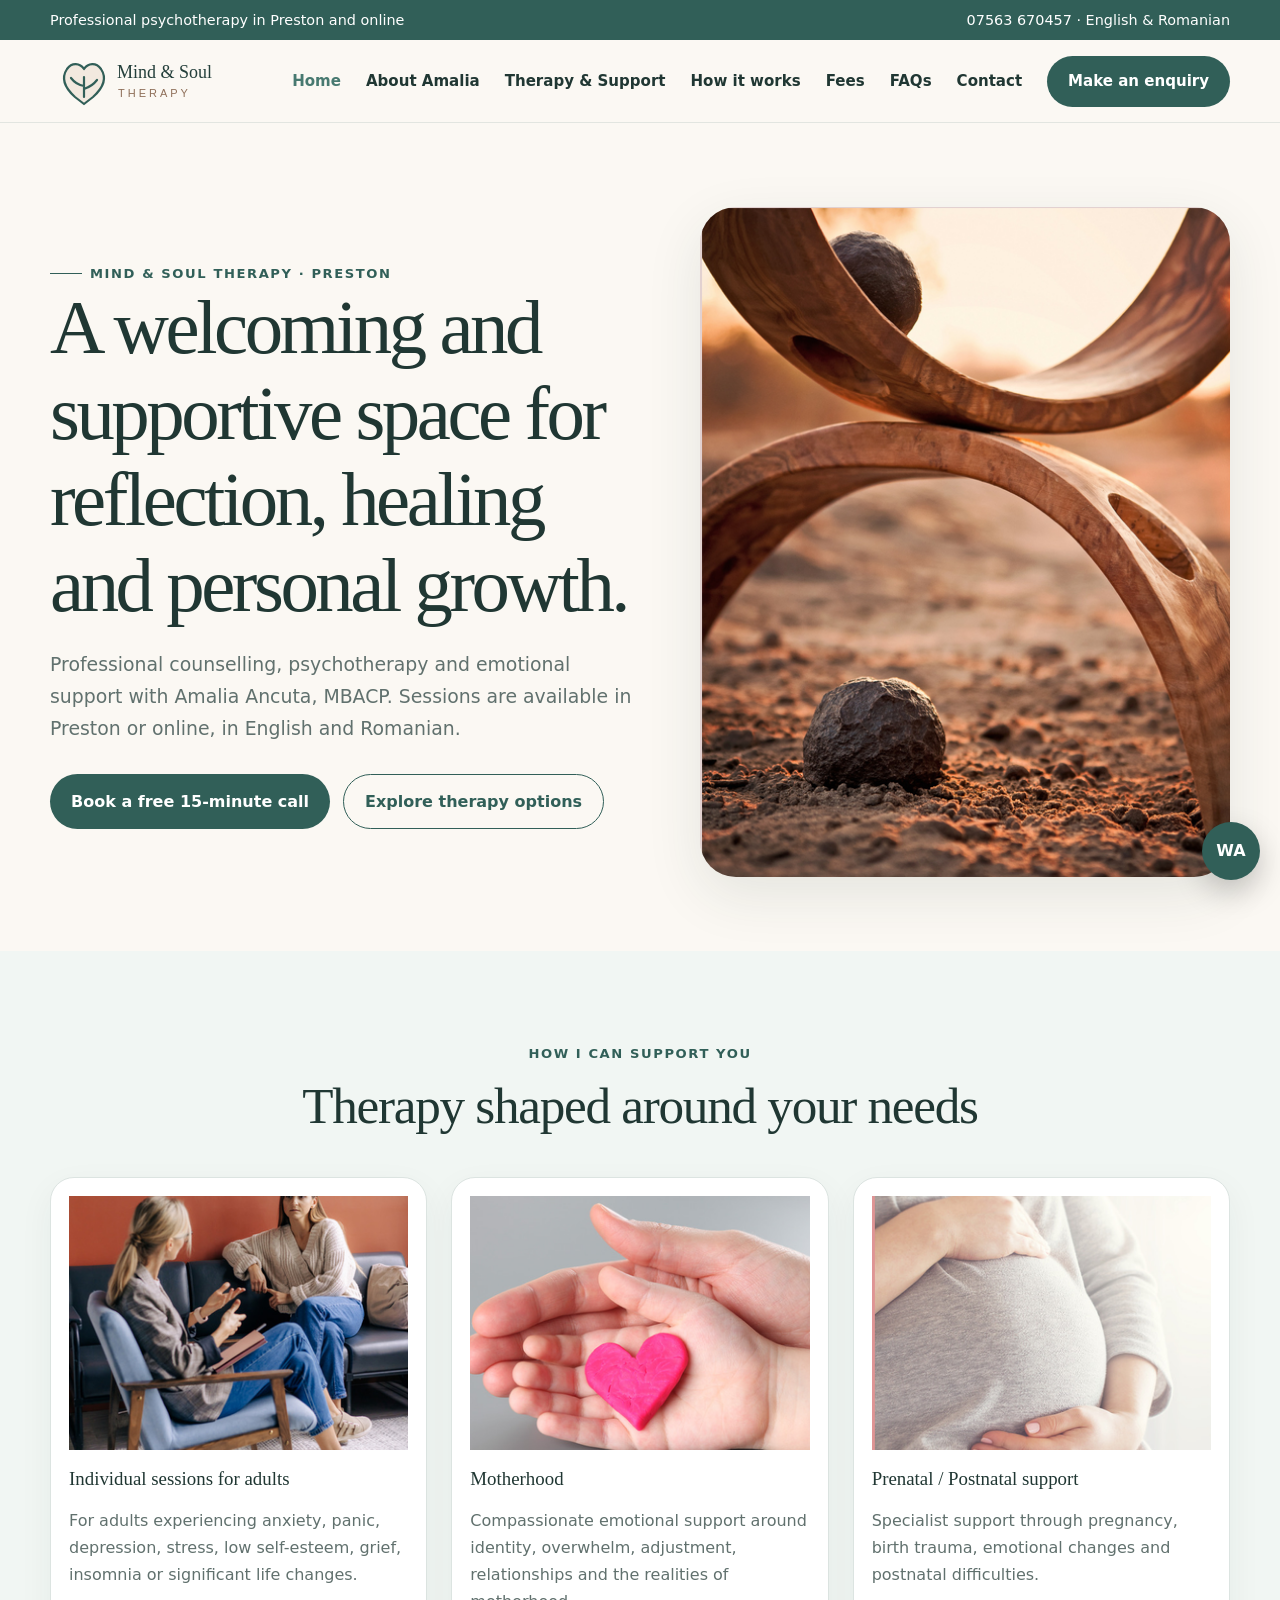
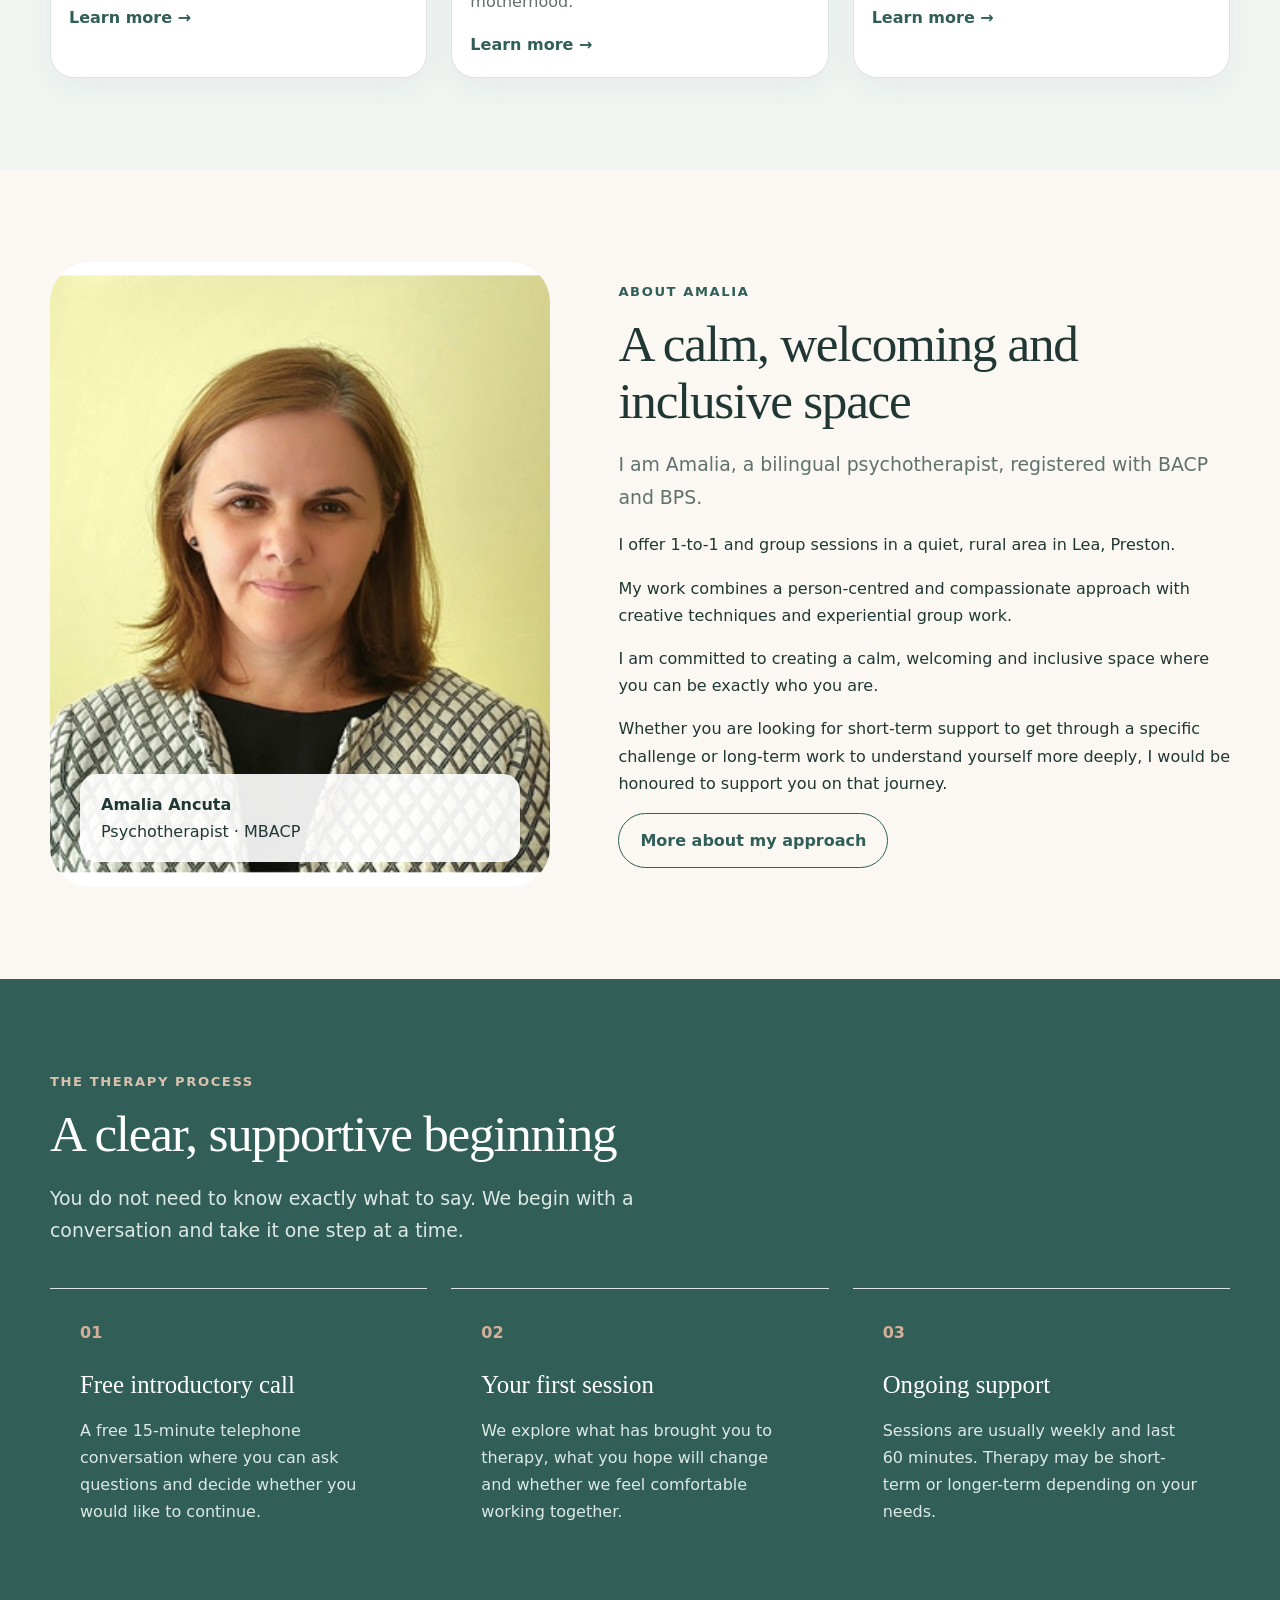
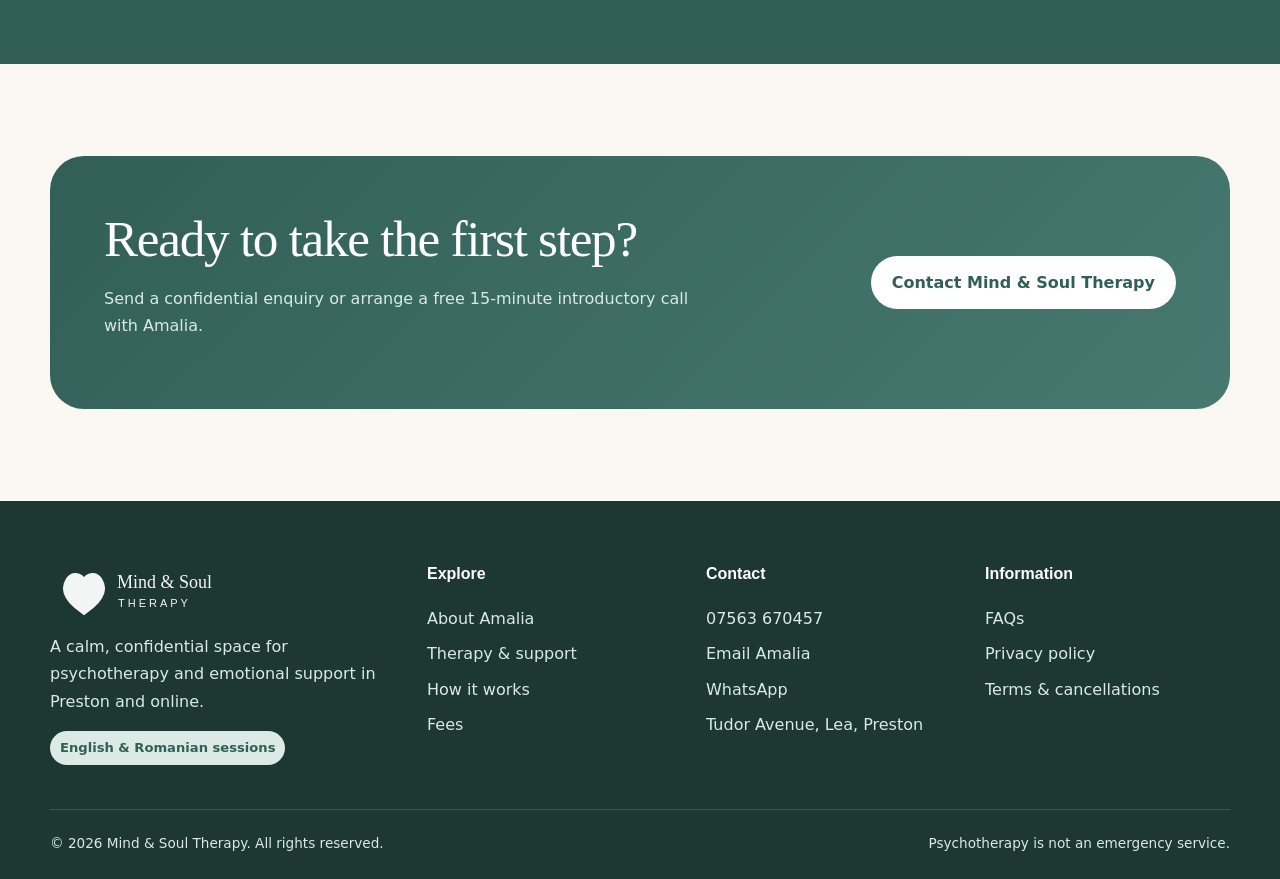
==== index.html @ f3474403 "Add files via upload" ====
<!doctype html>
<html lang="en"><head><meta charset="utf-8"><meta name="viewport" content="width=device-width,initial-scale=1">
<title>Counselling in Preston | Mind & Soul Therapy</title><meta name="description" content="Professional counselling and psychotherapy in Preston and online with Amalia Ancuta, MBACP. Support in English and Romanian."><link rel="canonical" href="https://mindandsoul-therapy.co.uk/">
<meta property="og:title" content="Counselling in Preston | Mind & Soul Therapy"><meta property="og:description" content="Professional counselling and psychotherapy in Preston and online with Amalia Ancuta, MBACP. Support in English and Romanian."><meta property="og:type" content="website"><meta property="og:site_name" content="Mind & Soul Therapy">
<link rel="icon" href="assets/favicon.svg" type="image/svg+xml"><link rel="stylesheet" href="assets/styles.css"><script defer src="assets/main.js"></script>
<script type="application/ld+json">{"@context":"https://schema.org","@type":"ProfessionalService","name":"Mind & Soul Therapy","founder":"Amalia Ancuta","url":"https://mindandsoul-therapy.co.uk/","telephone":"+447563670457","email":"amalia.counselling@gmail.com","address":{"@type":"PostalAddress","streetAddress":"Tudor Avenue, Lea","addressLocality":"Preston","postalCode":"PR4 0XA","addressCountry":"GB"},"areaServed":"Preston and online across the UK","availableLanguage":["English","Romanian"]}</script></head><body>
<a class="skip" href="#main">Skip to content</a>
<div class="topbar"><div class="container"><span>Professional psychotherapy in Preston and online</span><span><a href="tel:+447563670457">07563 670457</a> · English & Romanian</span></div></div>
<header class="site-header"><div class="container nav"><a class="brand" href="index.html" aria-label="Mind and Soul Therapy home"><img src="assets/logo.svg" alt="Mind & Soul Therapy"></a><button class="menu-btn" aria-label="Open menu" aria-expanded="false">☰</button><nav class="nav-links" aria-label="Main navigation"><a href="index.html" aria-current="page">Home</a><a href="about.html">About Amalia</a><a href="services.html">Therapy & Support</a><a href="how-it-works.html">How it works</a><a href="fees.html">Fees</a><a href="faq.html">FAQs</a><a href="contact.html">Contact</a><a class="nav-cta" href="contact.html">Make an enquiry</a></nav></div></header><main id="main">
<section class="hero"><div class="container hero-grid"><div><span class="eyebrow">Mind & Soul Therapy · Preston</span><h1>A welcoming and supportive space for reflection, healing and personal growth.</h1><p class="lead">Professional counselling, psychotherapy and emotional support with Amalia Ancuta, MBACP. Sessions are available in Preston or online, in English and Romanian.</p><div class="hero-actions"><a class="btn" href="contact.html">Book a free 15-minute call</a><a class="btn secondary" href="services.html">Explore therapy options</a></div></div><div class="hero-photo"><img src="assets/homepage-hero.png" alt="Balancing sculpture representing calm, balance and emotional wellbeing"></div></div></section>
<section class="section alt"><div class="container"><div class="section-head center"><div class="kicker">How I can support you</div><h2>Therapy shaped around your needs</h2></div><div class="grid-3"><article class="card image-card"><img class="service-thumb" src="assets/service-individual.png" alt="Individual sessions for adults"><h3 class="service-card-title">Individual sessions for adults</h3><p>For adults experiencing anxiety, panic, depression, stress, low self-esteem, grief, insomnia or significant life changes.</p><a class="link-arrow" href="services.html#individual">Learn more →</a></article><article class="card image-card"><img class="service-thumb" src="assets/service-motherhood.png" alt="Motherhood"><h3 class="service-card-title">Motherhood</h3><p>Compassionate emotional support around identity, overwhelm, adjustment, relationships and the realities of motherhood.</p><a class="link-arrow" href="services.html#motherhood">Learn more →</a></article><article class="card image-card"><img class="service-thumb" src="assets/service-prenatal.png" alt="Prenatal and postnatal support"><h3 class="service-card-title">Prenatal / Postnatal support</h3><p>Specialist support through pregnancy, birth trauma, emotional changes and postnatal difficulties.</p><a class="link-arrow" href="services.html#prenatal">Learn more →</a></article></div></div></section>
<section class="section"><div class="container split"><div class="portrait photo"><img src="assets/about-amalia.png" alt="Amalia Ancuta"><div class="portrait-caption"><strong>Amalia Ancuta</strong><span>Psychotherapist · MBACP</span></div></div><div><div class="kicker">About Amalia</div><h2>A calm, welcoming and inclusive space</h2><p class="lead">I am Amalia, a bilingual psychotherapist, registered with BACP and BPS.</p><p>I offer 1-to-1 and group sessions in a quiet, rural area in Lea, Preston.</p><p>My work combines a person-centred and compassionate approach with creative techniques and experiential group work.</p><p>I am committed to creating a calm, welcoming and inclusive space where you can be exactly who you are.</p><p>Whether you are looking for short-term support to get through a specific challenge or long-term work to understand yourself more deeply, I would be honoured to support you on that journey.</p><a class="btn secondary" href="about.html">More about my approach</a></div></div></section>
<section class="section dark"><div class="container"><div class="section-head"><div class="kicker">The therapy process</div><h2>A clear, supportive beginning</h2><p class="lead">You do not need to know exactly what to say. We begin with a conversation and take it one step at a time.</p></div><div class="steps"><div class="step"><h3>Free introductory call</h3><p>A free 15-minute telephone conversation where you can ask questions and decide whether you would like to continue.</p></div><div class="step"><h3>Your first session</h3><p>We explore what has brought you to therapy, what you hope will change and whether we feel comfortable working together.</p></div><div class="step"><h3>Ongoing support</h3><p>Sessions are usually weekly and last 60 minutes. Therapy may be short-term or longer-term depending on your needs.</p></div></div></div></section>
<section class="section"><div class="container"><div class="cta-panel"><div><h2>Ready to take the first step?</h2><p>Send a confidential enquiry or arrange a free 15-minute introductory call with Amalia.</p></div><a class="btn light" href="contact.html">Contact Mind & Soul Therapy</a></div></div></section></main><footer class="footer"><div class="container"><div class="footer-grid"><div><img class="footer-logo" src="assets/logo.svg" alt="Mind & Soul Therapy"><p>A calm, confidential space for psychotherapy and emotional support in Preston and online.</p><span class="badge">English & Romanian sessions</span></div><div><h3>Explore</h3><a href="about.html">About Amalia</a><a href="services.html">Therapy & support</a><a href="how-it-works.html">How it works</a><a href="fees.html">Fees</a></div><div><h3>Contact</h3><a href="tel:+447563670457">07563 670457</a><a href="mailto:amalia.counselling@gmail.com">Email Amalia</a><a href="https://wa.me/447563670457" target="_blank" rel="noopener">WhatsApp</a><a href="contact.html">Tudor Avenue, Lea, Preston</a></div><div><h3>Information</h3><a href="faq.html">FAQs</a><a href="privacy.html">Privacy policy</a><a href="terms.html">Terms & cancellations</a></div></div><div class="footer-bottom"><span>© <span data-year></span> Mind & Soul Therapy. All rights reserved.</span><span>Psychotherapy is not an emergency service.</span></div></div></footer><a class="whatsapp" href="https://wa.me/447563670457" target="_blank" rel="noopener" aria-label="Message Amalia on WhatsApp">WA</a></body></html>
---- assets/styles.css ----
:root{--ink:#203733;--muted:#61716e;--green:#315f58;--green2:#477970;--sage:#dceae5;--cream:#fbf8f3;--sand:#eee1d5;--rose:#d5af9a;--white:#fff;--border:#dce4e1;--shadow:0 18px 55px rgba(32,55,51,.10);--radius:24px;--max:1180px}
*{box-sizing:border-box}html{scroll-behavior:smooth}body{margin:0;font-family:Inter,ui-sans-serif,system-ui,-apple-system,"Segoe UI",sans-serif;color:var(--ink);background:var(--cream);line-height:1.7}img{max-width:100%;display:block}a{color:inherit}.container{width:min(var(--max),calc(100% - 40px));margin:auto}.skip{position:absolute;left:-9999px}.skip:focus{left:16px;top:16px;z-index:100;background:#fff;padding:10px 14px;border-radius:8px}.topbar{background:var(--green);color:#fff;font-size:.9rem}.topbar .container{display:flex;justify-content:space-between;gap:24px;padding:8px 0}.topbar a{text-decoration:none}.site-header{position:sticky;top:0;z-index:50;background:rgba(251,248,243,.94);backdrop-filter:blur(14px);border-bottom:1px solid rgba(49,95,88,.12)}.nav{height:82px;display:flex;align-items:center;justify-content:space-between;gap:22px}.brand img{width:220px}.nav-links{display:flex;align-items:center;gap:25px}.nav-links a{text-decoration:none;font-weight:650;font-size:.94rem}.nav-links a:hover,.nav-links a[aria-current="page"]{color:var(--green2)}.nav-cta,.btn{display:inline-flex;align-items:center;justify-content:center;gap:9px;background:var(--green);color:#fff!important;text-decoration:none;border:none;border-radius:999px;padding:13px 21px;font-weight:750;cursor:pointer;transition:.2s}.nav-cta:hover,.btn:hover{background:#254c46;transform:translateY(-1px)}.btn.secondary{background:transparent;color:var(--green)!important;border:1px solid var(--green)}.btn.light{background:#fff;color:var(--green)!important}.menu-btn{display:none;border:0;background:transparent;font-size:1.6rem}.hero{padding:84px 0 74px;overflow:hidden}.hero-grid{display:grid;grid-template-columns:1.05fr .95fr;gap:64px;align-items:center}.eyebrow{display:inline-flex;align-items:center;gap:8px;color:var(--green);font-size:.82rem;font-weight:800;letter-spacing:.12em;text-transform:uppercase}.eyebrow:before{content:"";width:32px;height:1px;background:var(--green)}h1,h2,h3{font-family:Georgia,"Times New Roman",serif;line-height:1.12;margin:0 0 18px;font-weight:500}h1{font-size:clamp(3rem,6vw,5.6rem);letter-spacing:-.045em}h2{font-size:clamp(2.1rem,4vw,3.5rem);letter-spacing:-.025em}h3{font-size:1.55rem}.lead{font-size:1.18rem;color:var(--muted);max-width:650px}.hero-actions{display:flex;gap:13px;flex-wrap:wrap;margin-top:30px}.trust-row{display:flex;gap:20px;flex-wrap:wrap;margin-top:34px;color:var(--muted);font-size:.92rem}.trust-row span{display:flex;align-items:center;gap:8px}.trust-row span:before{content:"✓";display:grid;place-items:center;width:22px;height:22px;border-radius:50%;background:var(--sage);color:var(--green);font-weight:900}.hero-art{position:relative}.hero-art img{filter:drop-shadow(0 24px 30px rgba(49,95,88,.14))}.floating-card{position:absolute;left:-18px;bottom:38px;background:#fff;border-radius:18px;padding:17px 20px;box-shadow:var(--shadow);max-width:250px}.floating-card strong{display:block;color:var(--green)}.section{padding:92px 0}.section.alt{background:#f1f6f3}.section.dark{background:var(--green);color:#fff}.section.dark p{color:#dce9e5}.section-head{max-width:720px;margin-bottom:42px}.section-head.center{text-align:center;margin-left:auto;margin-right:auto}.kicker{color:var(--green);font-size:.82rem;font-weight:800;letter-spacing:.12em;text-transform:uppercase;margin-bottom:12px}.dark .kicker{color:#d9c1ae}.grid-3{display:grid;grid-template-columns:repeat(3,1fr);gap:24px}.grid-2{display:grid;grid-template-columns:repeat(2,1fr);gap:32px}.card{background:#fff;border:1px solid var(--border);border-radius:var(--radius);padding:30px;box-shadow:0 12px 35px rgba(32,55,51,.055)}.card p{color:var(--muted)}.icon{width:52px;height:52px;border-radius:16px;display:grid;place-items:center;background:var(--sage);color:var(--green);font-size:1.4rem;margin-bottom:22px}.link-arrow{color:var(--green);font-weight:800;text-decoration:none}.split{display:grid;grid-template-columns:.9fr 1.1fr;gap:68px;align-items:center}.portrait{min-height:510px;border-radius:40px;background:linear-gradient(145deg,var(--sage),var(--sand));display:flex;align-items:flex-end;justify-content:center;position:relative;overflow:hidden;padding:40px}.portrait:before,.portrait:after{content:"";position:absolute;border-radius:50%;background:rgba(255,255,255,.5)}.portrait:before{width:300px;height:300px;top:-70px;right:-70px}.portrait:after{width:190px;height:190px;bottom:70px;left:-55px}.monogram{width:235px;height:235px;border-radius:50%;background:#fff;display:grid;place-items:center;font:74px Georgia,serif;color:var(--green);box-shadow:var(--shadow);position:relative;z-index:2}.portrait-caption{position:absolute;z-index:3;left:30px;right:30px;bottom:25px;background:rgba(255,255,255,.91);padding:17px 21px;border-radius:17px}.portrait-caption strong{display:block}.checks{list-style:none;padding:0;margin:24px 0}.checks li{padding:7px 0 7px 30px;position:relative}.checks li:before{content:"✓";position:absolute;left:0;color:var(--green);font-weight:900}.quote{font:italic 1.4rem Georgia,serif;border-left:3px solid var(--rose);padding-left:24px;color:#405a55}.steps{counter-reset:steps;display:grid;grid-template-columns:repeat(3,1fr);gap:24px}.step{counter-increment:steps;padding:30px;border-top:1px solid var(--border)}.step:before{content:"0" counter(steps);display:block;color:var(--rose);font-weight:900;margin-bottom:25px}.cta-panel{background:linear-gradient(135deg,#315f58,#477970);color:#fff;border-radius:34px;padding:54px;display:flex;justify-content:space-between;align-items:center;gap:32px}.cta-panel p{color:#dce9e5;max-width:620px}.page-hero{padding:72px 0 62px;background:linear-gradient(180deg,#edf5f1 0%,var(--cream) 100%)}.page-hero h1{font-size:clamp(2.8rem,5vw,4.8rem);max-width:850px}.breadcrumbs{font-size:.9rem;color:var(--muted);margin-bottom:25px}.breadcrumbs a{color:var(--green)}.service-band{display:grid;grid-template-columns:1fr 1fr;gap:0;border-radius:30px;overflow:hidden;background:#fff;border:1px solid var(--border);margin-bottom:30px}.service-band>div{padding:42px}.service-band .visual{background:linear-gradient(145deg,var(--sage),var(--sand));display:grid;place-items:center;min-height:300px;font-size:4rem}.price{font:3.1rem Georgia,serif;color:var(--green);margin:8px 0}.price small{font:1rem Inter,sans-serif;color:var(--muted)}.faq{border-bottom:1px solid var(--border)}.faq button{width:100%;display:flex;justify-content:space-between;gap:20px;text-align:left;background:none;border:0;padding:23px 0;font:600 1.08rem Inter,sans-serif;color:var(--ink);cursor:pointer}.faq .answer{display:none;padding:0 0 23px;color:var(--muted)}.faq.open .answer{display:block}.contact-grid{display:grid;grid-template-columns:.85fr 1.15fr;gap:42px}.contact-list{display:grid;gap:14px;margin:28px 0}.contact-item{display:flex;gap:14px;align-items:flex-start}.contact-item b{display:block}.form{display:grid;gap:16px}.form-row{display:grid;grid-template-columns:1fr 1fr;gap:16px}label{font-weight:700;font-size:.92rem}input,select,textarea{width:100%;padding:14px 15px;border:1px solid #cfdad6;border-radius:12px;background:#fff;font:inherit;margin-top:6px}textarea{min-height:150px;resize:vertical}.notice{font-size:.85rem;color:var(--muted)}.crisis{background:#fff4ed;border:1px solid #edcab8;border-radius:16px;padding:18px 20px;font-size:.9rem}.footer{background:#1d3732;color:#dce9e5;padding:64px 0 24px}.footer-grid{display:grid;grid-template-columns:1.4fr 1fr 1fr 1fr;gap:34px}.footer h3{color:#fff;font:700 1rem Inter,sans-serif}.footer a{display:block;color:#dce9e5;text-decoration:none;padding:4px 0}.footer-logo{filter:brightness(0) invert(1);opacity:.95;width:220px}.footer-bottom{border-top:1px solid rgba(255,255,255,.15);margin-top:44px;padding-top:22px;display:flex;justify-content:space-between;gap:20px;font-size:.85rem}.whatsapp{position:fixed;right:20px;bottom:20px;z-index:40;width:58px;height:58px;border-radius:50%;display:grid;place-items:center;background:#315f58;color:#fff;text-decoration:none;box-shadow:0 12px 30px rgba(0,0,0,.22);font-weight:900}.badge{display:inline-flex;padding:6px 10px;border-radius:999px;background:var(--sage);color:var(--green);font-size:.82rem;font-weight:800}.ro-note{background:#f7eee7;border-radius:18px;padding:18px 22px}.legal h2{font-size:2rem;margin-top:38px}.legal h3{font-family:Inter,sans-serif;font-size:1.15rem;font-weight:800;margin-top:28px}.legal p,.legal li{color:var(--muted)}
@media(max-width:950px){.nav-links{position:fixed;inset:82px 0 auto 0;background:var(--cream);padding:25px 30px;display:none;flex-direction:column;align-items:flex-start;border-bottom:1px solid var(--border)}.nav-links.open{display:flex}.menu-btn{display:block}.hero-grid,.split,.contact-grid{grid-template-columns:1fr}.hero-art{max-width:650px}.grid-3,.steps{grid-template-columns:1fr 1fr}.footer-grid{grid-template-columns:1fr 1fr}.service-band{grid-template-columns:1fr}.service-band .visual{min-height:220px}.topbar .container{justify-content:center}.topbar span:last-child{display:none}}
@media(max-width:640px){.container{width:min(100% - 28px,var(--max))}.hero{padding:58px 0}.section{padding:68px 0}.grid-3,.grid-2,.steps,.form-row{grid-template-columns:1fr}.cta-panel{padding:34px 25px;display:block}.cta-panel .btn{margin-top:16px}.footer-grid{grid-template-columns:1fr}.footer-bottom{display:block}.brand img{width:188px}.topbar{font-size:.78rem}.floating-card{position:relative;left:auto;bottom:auto;margin-top:-20px}.portrait{min-height:410px}.monogram{width:190px;height:190px}.service-band>div{padding:28px}}


/* Updated site imagery */
.hero-photo{border-radius:36px;overflow:hidden;box-shadow:var(--shadow);position:relative;background:#e8ddd5}
.hero-photo img{width:100%;height:100%;object-fit:cover;min-height:520px}
.hero-photo .floating-card{left:20px;bottom:20px}
.card.image-card{padding:18px}
.service-thumb{width:100%;aspect-ratio:4/3;object-fit:cover;border-radius:20px;margin-bottom:18px}
.service-card-title{font-family:Georgia,"Times New Roman",serif;font-size:1.18rem;line-height:1.2;margin:0 0 10px}
.portrait.photo{padding:0;min-height:unset;background:#e8ddd5;display:block}
.portrait.photo img{width:100%;height:100%;aspect-ratio:4/5;object-fit:cover}
.portrait.photo:before,.portrait.photo:after{display:none}
.service-band .visual{padding:0;overflow:hidden;background:#e8ddd5}
.service-band .visual img{width:100%;height:100%;min-height:320px;object-fit:cover}
.service-showcase{background:var(--rose);color:#fff;padding:72px 0}
.service-showcase .section-head,.service-showcase h2,.service-showcase .lead{color:#fff}
.service-showcase .image-card{background:rgba(255,255,255,.08);border-color:rgba(255,255,255,.18);box-shadow:none}
.service-showcase .image-card p,.service-showcase .image-card .service-card-title{color:#fff}
.service-showcase .service-thumb{border-radius:0}
.service-showcase .section-head{margin-bottom:28px}
@media(max-width:950px){.hero-photo img{min-height:420px}.service-band .visual img{min-height:250px}}


/* Final image placement updates */
.hero-photo{border-radius:36px;overflow:hidden;box-shadow:var(--shadow);position:relative;background:#e8ddd5}
.hero-photo img{width:100%;height:100%;object-fit:cover;min-height:540px}
.hero-photo .floating-card{left:20px;bottom:20px}
.portrait.photo{padding:0;min-height:unset;background:#e8ddd5;display:block}
.portrait.photo img{width:100%;height:100%;aspect-ratio:4/5;object-fit:cover}
.portrait.photo:before,.portrait.photo:after{display:none}
.card.image-card{padding:18px}
.service-thumb{width:100%;aspect-ratio:4/3;object-fit:cover;border-radius:0;margin-bottom:18px}
.service-card-title{font-family:Georgia,"Times New Roman",serif;font-size:1.18rem;line-height:1.2;margin:0 0 10px}
.service-showcase{background:var(--rose);color:#fff;padding:72px 0}
.service-showcase .section-head,.service-showcase h2,.service-showcase .lead{color:#fff}
.service-showcase .image-card{background:transparent;border-color:transparent;box-shadow:none;padding:14px}
.service-showcase .image-card p,.service-showcase .image-card .service-card-title{color:#fff;text-align:center}
.service-showcase .service-thumb{border-radius:0;aspect-ratio:1/1}
.service-band .visual{padding:0;overflow:hidden;background:#e8ddd5}
.service-band .visual img{width:100%;height:100%;min-height:320px;object-fit:cover}
@media(max-width:950px){.hero-photo img{min-height:420px}.service-band .visual img{min-height:250px}}

.inline-whatsapp{display:inline-flex;margin-top:8px;color:var(--green);font-weight:800;text-decoration:none}.inline-whatsapp:before{content:"↗";margin-right:7px}.inline-whatsapp:hover{text-decoration:underline}
.form-status{min-height:1.5em;margin:12px 0 0;color:var(--green);font-weight:700}.form button:disabled{cursor:wait;opacity:.7}
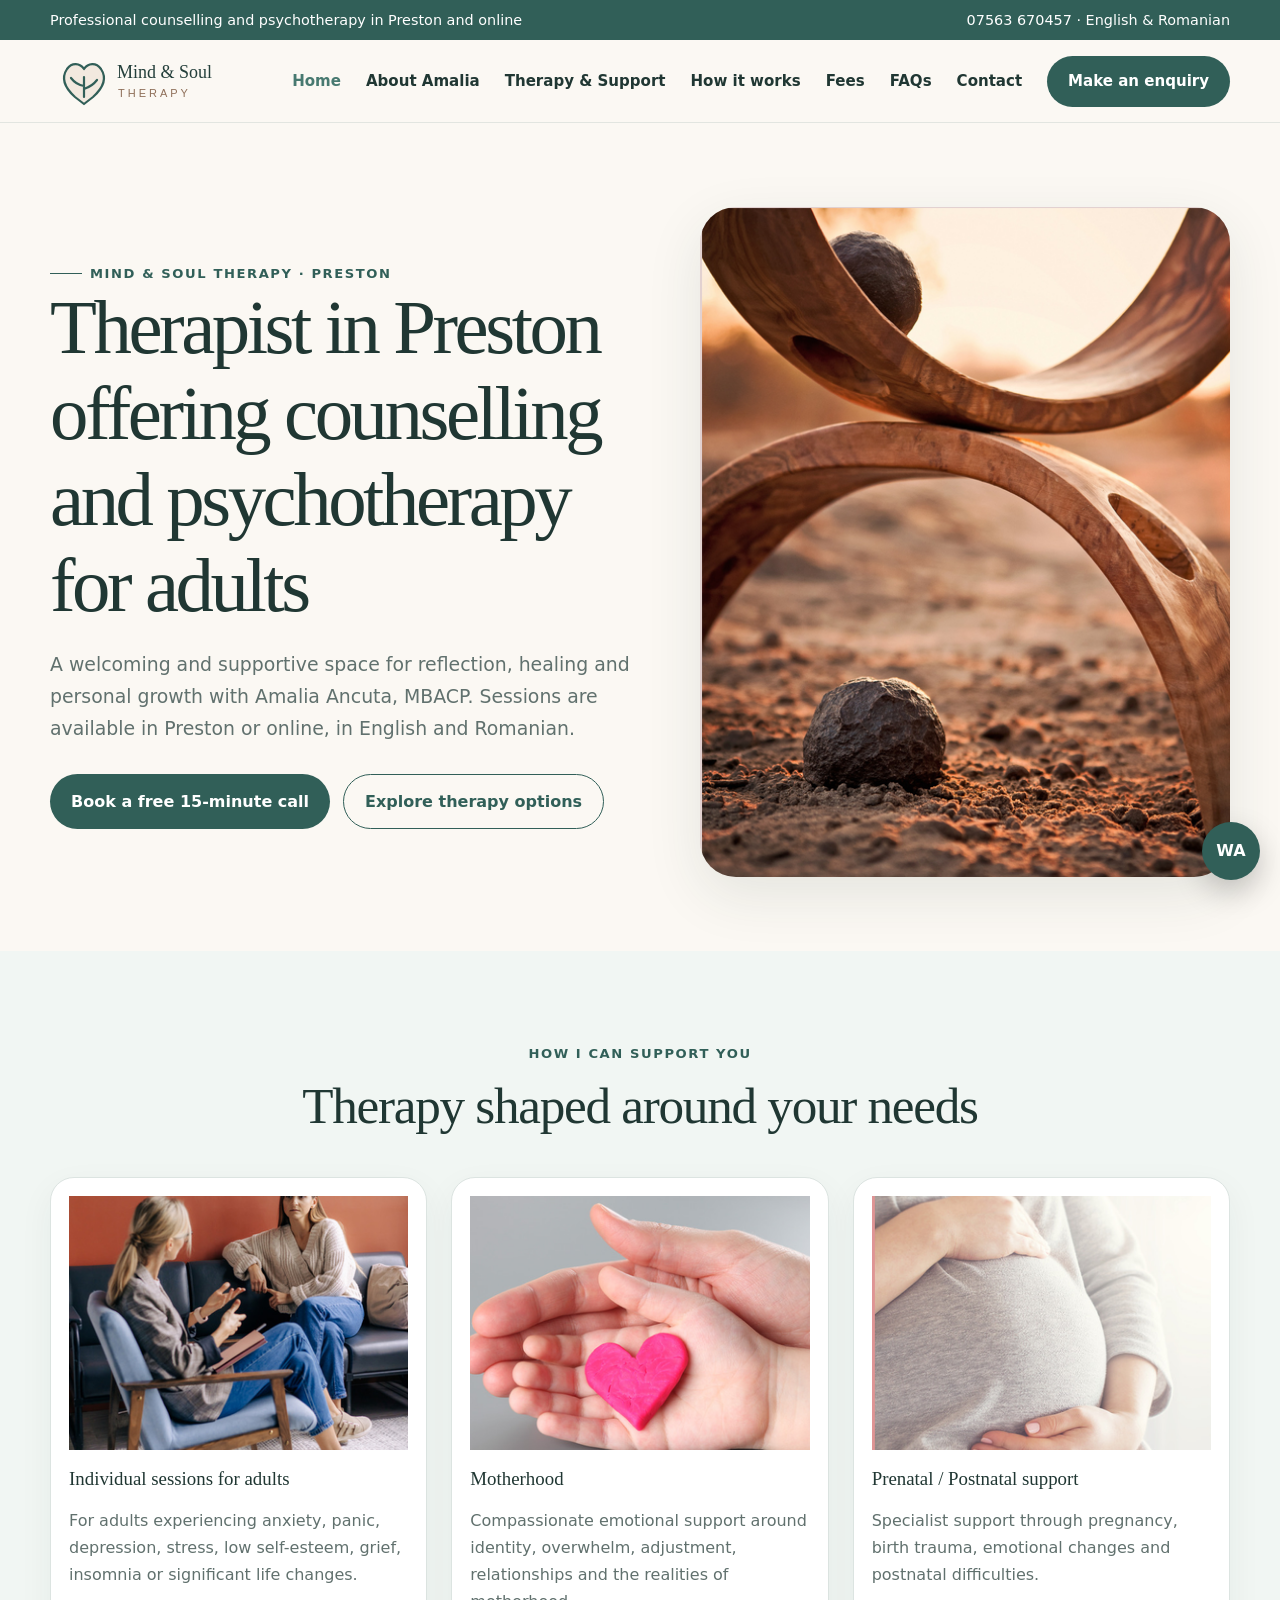
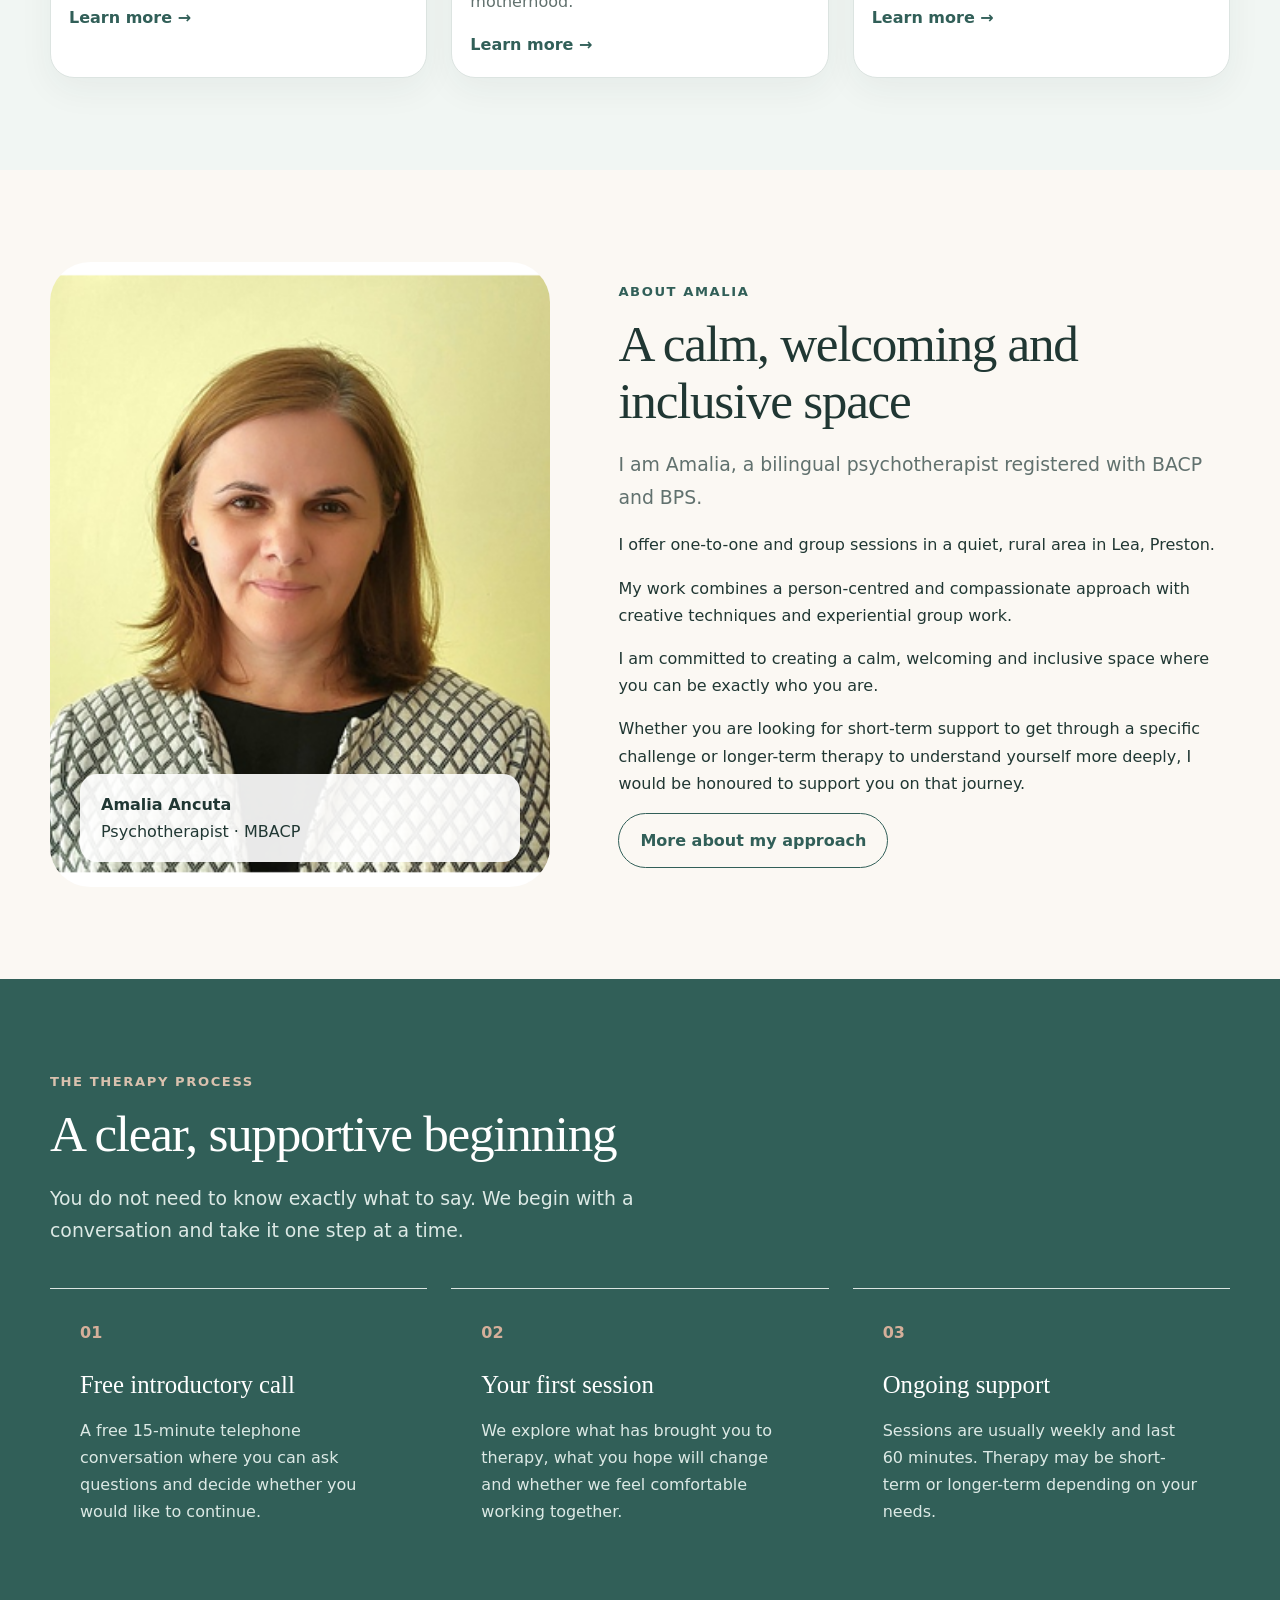
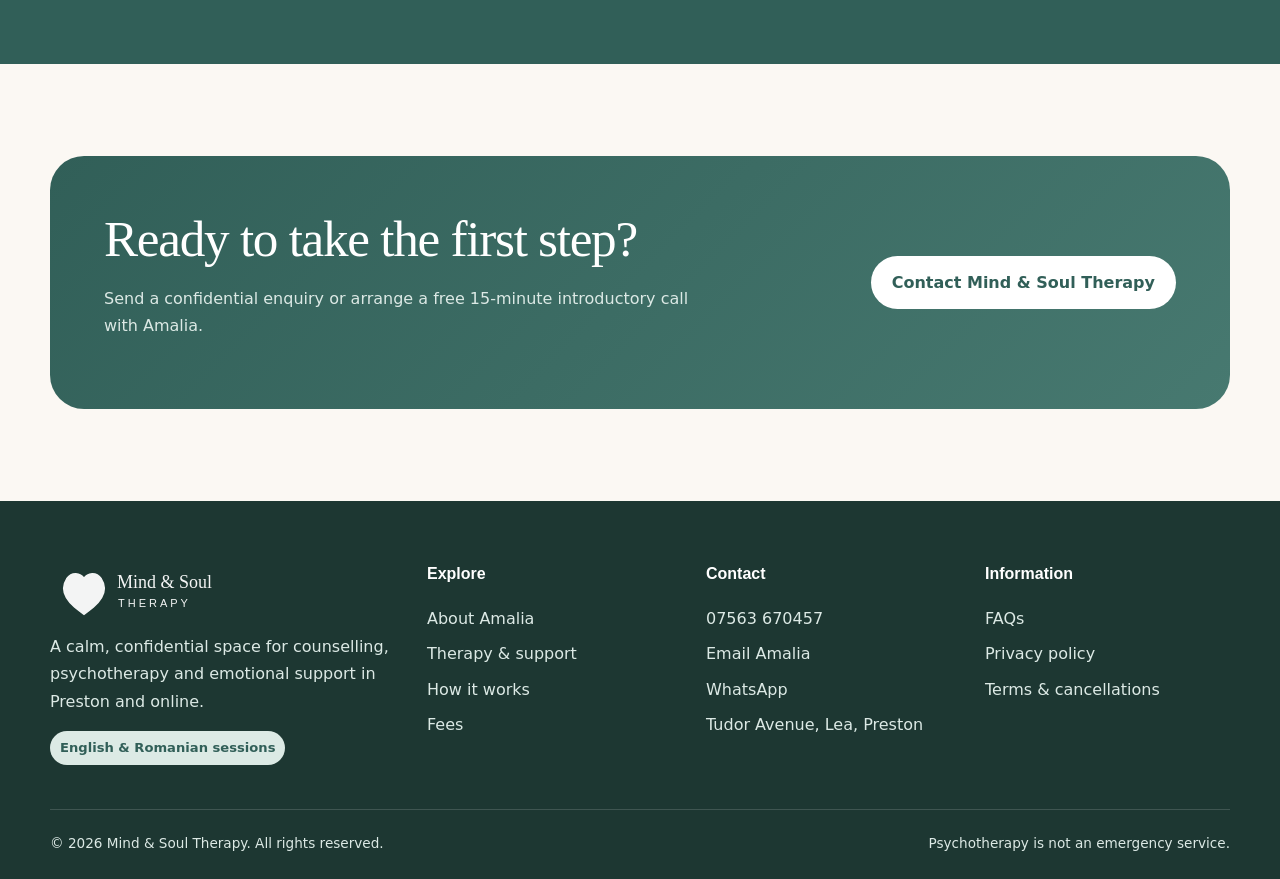
==== commit 6211e3bd: "Update index.html" ====
--- a/index.html
+++ b/index.html
@@ -1,14 +1,326 @@
 <!doctype html>
-<html lang="en"><head><meta charset="utf-8"><meta name="viewport" content="width=device-width,initial-scale=1">
-<title>Counselling in Preston | Mind & Soul Therapy</title><meta name="description" content="Professional counselling and psychotherapy in Preston and online with Amalia Ancuta, MBACP. Support in English and Romanian."><link rel="canonical" href="https://mindandsoul-therapy.co.uk/">
-<meta property="og:title" content="Counselling in Preston | Mind & Soul Therapy"><meta property="og:description" content="Professional counselling and psychotherapy in Preston and online with Amalia Ancuta, MBACP. Support in English and Romanian."><meta property="og:type" content="website"><meta property="og:site_name" content="Mind & Soul Therapy">
-<link rel="icon" href="assets/favicon.svg" type="image/svg+xml"><link rel="stylesheet" href="assets/styles.css"><script defer src="assets/main.js"></script>
-<script type="application/ld+json">{"@context":"https://schema.org","@type":"ProfessionalService","name":"Mind & Soul Therapy","founder":"Amalia Ancuta","url":"https://mindandsoul-therapy.co.uk/","telephone":"+447563670457","email":"amalia.counselling@gmail.com","address":{"@type":"PostalAddress","streetAddress":"Tudor Avenue, Lea","addressLocality":"Preston","postalCode":"PR4 0XA","addressCountry":"GB"},"areaServed":"Preston and online across the UK","availableLanguage":["English","Romanian"]}</script></head><body>
+<html lang="en">
+<head>
+<meta charset="utf-8">
+<meta name="viewport" content="width=device-width,initial-scale=1">
+
+<title>Therapist in Preston | Counselling &amp; Psychotherapy | Mind &amp; Soul Therapy</title>
+
+<meta name="description" content="Looking for a therapist in Preston? Mind &amp; Soul Therapy offers confidential counselling and psychotherapy for adults, anxiety, stress, motherhood and life transitions.">
+
+<link rel="canonical" href="https://mindandsoul-therapy.co.uk/">
+
+<meta property="og:title" content="Therapist in Preston | Counselling &amp; Psychotherapy | Mind &amp; Soul Therapy">
+<meta property="og:description" content="Confidential counselling and psychotherapy in Preston for adults experiencing anxiety, stress, motherhood challenges and life transitions.">
+<meta property="og:type" content="website">
+<meta property="og:url" content="https://mindandsoul-therapy.co.uk/">
+<meta property="og:site_name" content="Mind &amp; Soul Therapy">
+
+<link rel="icon" href="assets/favicon.svg" type="image/svg+xml">
+<link rel="stylesheet" href="assets/styles.css">
+<script defer src="assets/main.js"></script>
+
+<script type="application/ld+json">
+{
+  "@context": "https://schema.org",
+  "@type": "ProfessionalService",
+  "name": "Mind & Soul Therapy",
+  "description": "Confidential counselling and psychotherapy for adults in Preston and online.",
+  "founder": {
+    "@type": "Person",
+    "name": "Amalia Ancuta",
+    "jobTitle": "Psychotherapist"
+  },
+  "url": "https://mindandsoul-therapy.co.uk/",
+  "telephone": "+447563670457",
+  "email": "amalia.counselling@gmail.com",
+  "address": {
+    "@type": "PostalAddress",
+    "streetAddress": "Tudor Avenue, Lea",
+    "addressLocality": "Preston",
+    "postalCode": "PR4 0XA",
+    "addressCountry": "GB"
+  },
+  "areaServed": [
+    {
+      "@type": "City",
+      "name": "Preston"
+    },
+    {
+      "@type": "AdministrativeArea",
+      "name": "Lancashire"
+    }
+  ],
+  "availableLanguage": [
+    "English",
+    "Romanian"
+  ]
+}
+</script>
+</head>
+
+<body>
+
 <a class="skip" href="#main">Skip to content</a>
-<div class="topbar"><div class="container"><span>Professional psychotherapy in Preston and online</span><span><a href="tel:+447563670457">07563 670457</a> · English & Romanian</span></div></div>
-<header class="site-header"><div class="container nav"><a class="brand" href="index.html" aria-label="Mind and Soul Therapy home"><img src="assets/logo.svg" alt="Mind & Soul Therapy"></a><button class="menu-btn" aria-label="Open menu" aria-expanded="false">☰</button><nav class="nav-links" aria-label="Main navigation"><a href="index.html" aria-current="page">Home</a><a href="about.html">About Amalia</a><a href="services.html">Therapy & Support</a><a href="how-it-works.html">How it works</a><a href="fees.html">Fees</a><a href="faq.html">FAQs</a><a href="contact.html">Contact</a><a class="nav-cta" href="contact.html">Make an enquiry</a></nav></div></header><main id="main">
-<section class="hero"><div class="container hero-grid"><div><span class="eyebrow">Mind & Soul Therapy · Preston</span><h1>A welcoming and supportive space for reflection, healing and personal growth.</h1><p class="lead">Professional counselling, psychotherapy and emotional support with Amalia Ancuta, MBACP. Sessions are available in Preston or online, in English and Romanian.</p><div class="hero-actions"><a class="btn" href="contact.html">Book a free 15-minute call</a><a class="btn secondary" href="services.html">Explore therapy options</a></div></div><div class="hero-photo"><img src="assets/homepage-hero.png" alt="Balancing sculpture representing calm, balance and emotional wellbeing"></div></div></section>
-<section class="section alt"><div class="container"><div class="section-head center"><div class="kicker">How I can support you</div><h2>Therapy shaped around your needs</h2></div><div class="grid-3"><article class="card image-card"><img class="service-thumb" src="assets/service-individual.png" alt="Individual sessions for adults"><h3 class="service-card-title">Individual sessions for adults</h3><p>For adults experiencing anxiety, panic, depression, stress, low self-esteem, grief, insomnia or significant life changes.</p><a class="link-arrow" href="services.html#individual">Learn more →</a></article><article class="card image-card"><img class="service-thumb" src="assets/service-motherhood.png" alt="Motherhood"><h3 class="service-card-title">Motherhood</h3><p>Compassionate emotional support around identity, overwhelm, adjustment, relationships and the realities of motherhood.</p><a class="link-arrow" href="services.html#motherhood">Learn more →</a></article><article class="card image-card"><img class="service-thumb" src="assets/service-prenatal.png" alt="Prenatal and postnatal support"><h3 class="service-card-title">Prenatal / Postnatal support</h3><p>Specialist support through pregnancy, birth trauma, emotional changes and postnatal difficulties.</p><a class="link-arrow" href="services.html#prenatal">Learn more →</a></article></div></div></section>
-<section class="section"><div class="container split"><div class="portrait photo"><img src="assets/about-amalia.png" alt="Amalia Ancuta"><div class="portrait-caption"><strong>Amalia Ancuta</strong><span>Psychotherapist · MBACP</span></div></div><div><div class="kicker">About Amalia</div><h2>A calm, welcoming and inclusive space</h2><p class="lead">I am Amalia, a bilingual psychotherapist, registered with BACP and BPS.</p><p>I offer 1-to-1 and group sessions in a quiet, rural area in Lea, Preston.</p><p>My work combines a person-centred and compassionate approach with creative techniques and experiential group work.</p><p>I am committed to creating a calm, welcoming and inclusive space where you can be exactly who you are.</p><p>Whether you are looking for short-term support to get through a specific challenge or long-term work to understand yourself more deeply, I would be honoured to support you on that journey.</p><a class="btn secondary" href="about.html">More about my approach</a></div></div></section>
-<section class="section dark"><div class="container"><div class="section-head"><div class="kicker">The therapy process</div><h2>A clear, supportive beginning</h2><p class="lead">You do not need to know exactly what to say. We begin with a conversation and take it one step at a time.</p></div><div class="steps"><div class="step"><h3>Free introductory call</h3><p>A free 15-minute telephone conversation where you can ask questions and decide whether you would like to continue.</p></div><div class="step"><h3>Your first session</h3><p>We explore what has brought you to therapy, what you hope will change and whether we feel comfortable working together.</p></div><div class="step"><h3>Ongoing support</h3><p>Sessions are usually weekly and last 60 minutes. Therapy may be short-term or longer-term depending on your needs.</p></div></div></div></section>
-<section class="section"><div class="container"><div class="cta-panel"><div><h2>Ready to take the first step?</h2><p>Send a confidential enquiry or arrange a free 15-minute introductory call with Amalia.</p></div><a class="btn light" href="contact.html">Contact Mind & Soul Therapy</a></div></div></section></main><footer class="footer"><div class="container"><div class="footer-grid"><div><img class="footer-logo" src="assets/logo.svg" alt="Mind & Soul Therapy"><p>A calm, confidential space for psychotherapy and emotional support in Preston and online.</p><span class="badge">English & Romanian sessions</span></div><div><h3>Explore</h3><a href="about.html">About Amalia</a><a href="services.html">Therapy & support</a><a href="how-it-works.html">How it works</a><a href="fees.html">Fees</a></div><div><h3>Contact</h3><a href="tel:+447563670457">07563 670457</a><a href="mailto:amalia.counselling@gmail.com">Email Amalia</a><a href="https://wa.me/447563670457" target="_blank" rel="noopener">WhatsApp</a><a href="contact.html">Tudor Avenue, Lea, Preston</a></div><div><h3>Information</h3><a href="faq.html">FAQs</a><a href="privacy.html">Privacy policy</a><a href="terms.html">Terms & cancellations</a></div></div><div class="footer-bottom"><span>© <span data-year></span> Mind & Soul Therapy. All rights reserved.</span><span>Psychotherapy is not an emergency service.</span></div></div></footer><a class="whatsapp" href="https://wa.me/447563670457" target="_blank" rel="noopener" aria-label="Message Amalia on WhatsApp">WA</a></body></html>+
+<div class="topbar">
+  <div class="container">
+    <span>Professional counselling and psychotherapy in Preston and online</span>
+    <span>
+      <a href="tel:+447563670457">07563 670457</a>
+      · English &amp; Romanian
+    </span>
+  </div>
+</div>
+
+<header class="site-header">
+  <div class="container nav">
+
+    <a class="brand" href="index.html" aria-label="Mind and Soul Therapy home">
+      <img src="assets/logo.svg" alt="Mind & Soul Therapy">
+    </a>
+
+    <button class="menu-btn" aria-label="Open menu" aria-expanded="false">☰</button>
+
+    <nav class="nav-links" aria-label="Main navigation">
+      <a href="index.html" aria-current="page">Home</a>
+      <a href="about.html">About Amalia</a>
+      <a href="services.html">Therapy &amp; Support</a>
+      <a href="how-it-works.html">How it works</a>
+      <a href="fees.html">Fees</a>
+      <a href="faq.html">FAQs</a>
+      <a href="contact.html">Contact</a>
+      <a class="nav-cta" href="contact.html">Make an enquiry</a>
+    </nav>
+
+  </div>
+</header>
+
+<main id="main">
+
+<section class="hero">
+  <div class="container hero-grid">
+
+    <div>
+      <span class="eyebrow">Mind &amp; Soul Therapy · Preston</span>
+
+      <h1>Therapist in Preston offering counselling and psychotherapy for adults</h1>
+
+      <p class="lead">
+        A welcoming and supportive space for reflection, healing and personal growth with Amalia Ancuta, MBACP. Sessions are available in Preston or online, in English and Romanian.
+      </p>
+
+      <div class="hero-actions">
+        <a class="btn" href="contact.html">Book a free 15-minute call</a>
+        <a class="btn secondary" href="services.html">Explore therapy options</a>
+      </div>
+    </div>
+
+    <div class="hero-photo">
+      <img src="assets/homepage-hero.png" alt="Balancing sculpture representing calm, balance and emotional wellbeing">
+    </div>
+
+  </div>
+</section>
+
+<section class="section alt">
+  <div class="container">
+
+    <div class="section-head center">
+      <div class="kicker">How I can support you</div>
+      <h2>Therapy shaped around your needs</h2>
+    </div>
+
+    <div class="grid-3">
+
+      <article class="card image-card">
+        <img class="service-thumb" src="assets/service-individual.png" alt="Individual counselling sessions for adults in Preston">
+        <h3 class="service-card-title">Individual sessions for adults</h3>
+        <p>
+          For adults experiencing anxiety, panic, depression, stress, low self-esteem, grief, insomnia or significant life changes.
+        </p>
+        <a class="link-arrow" href="services.html#individual">Learn more →</a>
+      </article>
+
+      <article class="card image-card">
+        <img class="service-thumb" src="assets/service-motherhood.png" alt="Therapeutic support for motherhood">
+        <h3 class="service-card-title">Motherhood</h3>
+        <p>
+          Compassionate emotional support around identity, overwhelm, adjustment, relationships and the realities of motherhood.
+        </p>
+        <a class="link-arrow" href="services.html#motherhood">Learn more →</a>
+      </article>
+
+      <article class="card image-card">
+        <img class="service-thumb" src="assets/service-prenatal.png" alt="Prenatal and postnatal emotional support">
+        <h3 class="service-card-title">Prenatal / Postnatal support</h3>
+        <p>
+          Specialist support through pregnancy, birth trauma, emotional changes and postnatal difficulties.
+        </p>
+        <a class="link-arrow" href="services.html#prenatal">Learn more →</a>
+      </article>
+
+    </div>
+  </div>
+</section>
+
+<section class="section">
+  <div class="container split">
+
+    <div class="portrait photo">
+      <img src="assets/about-amalia.png" alt="Amalia Ancuta, psychotherapist in Preston">
+
+      <div class="portrait-caption">
+        <strong>Amalia Ancuta</strong>
+        <span>Psychotherapist · MBACP</span>
+      </div>
+    </div>
+
+    <div>
+      <div class="kicker">About Amalia</div>
+
+      <h2>A calm, welcoming and inclusive space</h2>
+
+      <p class="lead">
+        I am Amalia, a bilingual psychotherapist registered with BACP and BPS.
+      </p>
+
+      <p>
+        I offer one-to-one and group sessions in a quiet, rural area in Lea, Preston.
+      </p>
+
+      <p>
+        My work combines a person-centred and compassionate approach with creative techniques and experiential group work.
+      </p>
+
+      <p>
+        I am committed to creating a calm, welcoming and inclusive space where you can be exactly who you are.
+      </p>
+
+      <p>
+        Whether you are looking for short-term support to get through a specific challenge or longer-term therapy to understand yourself more deeply, I would be honoured to support you on that journey.
+      </p>
+
+      <a class="btn secondary" href="about.html">More about my approach</a>
+    </div>
+
+  </div>
+</section>
+
+<section class="section dark">
+  <div class="container">
+
+    <div class="section-head">
+      <div class="kicker">The therapy process</div>
+
+      <h2>A clear, supportive beginning</h2>
+
+      <p class="lead">
+        You do not need to know exactly what to say. We begin with a conversation and take it one step at a time.
+      </p>
+    </div>
+
+    <div class="steps">
+
+      <div class="step">
+        <h3>Free introductory call</h3>
+        <p>
+          A free 15-minute telephone conversation where you can ask questions and decide whether you would like to continue.
+        </p>
+      </div>
+
+      <div class="step">
+        <h3>Your first session</h3>
+        <p>
+          We explore what has brought you to therapy, what you hope will change and whether we feel comfortable working together.
+        </p>
+      </div>
+
+      <div class="step">
+        <h3>Ongoing support</h3>
+        <p>
+          Sessions are usually weekly and last 60 minutes. Therapy may be short-term or longer-term depending on your needs.
+        </p>
+      </div>
+
+    </div>
+  </div>
+</section>
+
+<section class="section">
+  <div class="container">
+
+    <div class="cta-panel">
+      <div>
+        <h2>Ready to take the first step?</h2>
+        <p>
+          Send a confidential enquiry or arrange a free 15-minute introductory call with Amalia.
+        </p>
+      </div>
+
+      <a class="btn light" href="contact.html">Contact Mind &amp; Soul Therapy</a>
+    </div>
+
+  </div>
+</section>
+
+</main>
+
+<footer class="footer">
+  <div class="container">
+
+    <div class="footer-grid">
+
+      <div>
+        <img class="footer-logo" src="assets/logo.svg" alt="Mind & Soul Therapy">
+
+        <p>
+          A calm, confidential space for counselling, psychotherapy and emotional support in Preston and online.
+        </p>
+
+        <span class="badge">English &amp; Romanian sessions</span>
+      </div>
+
+      <div>
+        <h3>Explore</h3>
+        <a href="about.html">About Amalia</a>
+        <a href="services.html">Therapy &amp; support</a>
+        <a href="how-it-works.html">How it works</a>
+        <a href="fees.html">Fees</a>
+      </div>
+
+      <div>
+        <h3>Contact</h3>
+        <a href="tel:+447563670457">07563 670457</a>
+        <a href="mailto:amalia.counselling@gmail.com">Email Amalia</a>
+        <a href="https://wa.me/447563670457" target="_blank" rel="noopener">WhatsApp</a>
+        <a href="contact.html">Tudor Avenue, Lea, Preston</a>
+      </div>
+
+      <div>
+        <h3>Information</h3>
+        <a href="faq.html">FAQs</a>
+        <a href="privacy.html">Privacy policy</a>
+        <a href="terms.html">Terms &amp; cancellations</a>
+      </div>
+
+    </div>
+
+    <div class="footer-bottom">
+      <span>© <span data-year></span> Mind &amp; Soul Therapy. All rights reserved.</span>
+      <span>Psychotherapy is not an emergency service.</span>
+    </div>
+
+  </div>
+</footer>
+
+<a
+  class="whatsapp"
+  href="https://wa.me/447563670457"
+  target="_blank"
+  rel="noopener"
+  aria-label="Message Amalia on WhatsApp"
+>WA</a>
+
+</body>
+</html>
